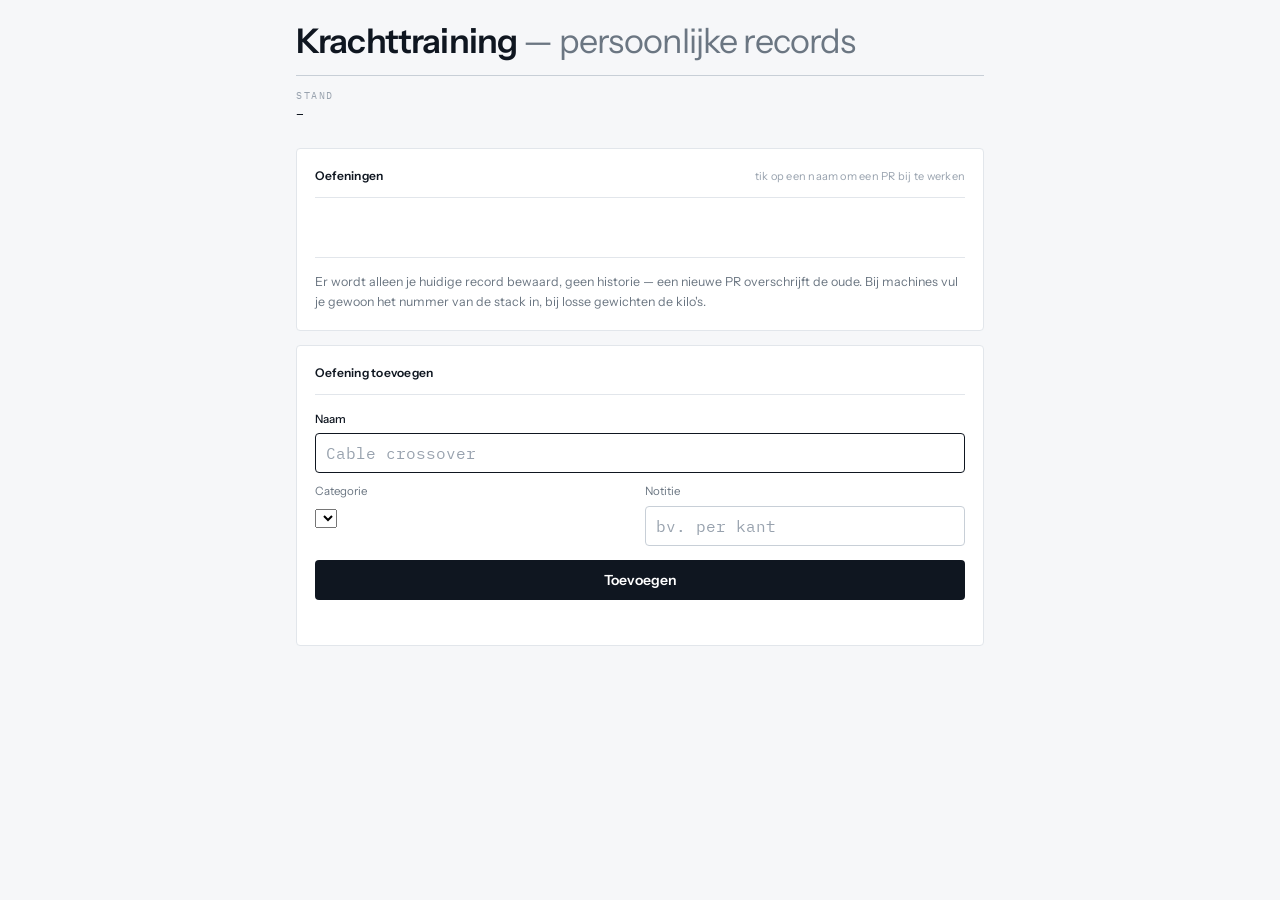
==== gym.html @ d27ce01f "Create gym.html" ====
<!DOCTYPE html>
<html lang="nl">
<head>
<meta charset="utf-8">
<meta name="viewport" content="width=device-width, initial-scale=1">
<title>Krachttraining — Road naar 85</title>
<link rel="preconnect" href="https://fonts.googleapis.com">
<link rel="preconnect" href="https://fonts.gstatic.com" crossorigin>
<link href="https://fonts.googleapis.com/css2?family=Instrument+Sans:wght@400;500;600&family=IBM+Plex+Mono:wght@400;500;600&display=swap" rel="stylesheet">
<link rel="stylesheet" href="./assets/styles.css">
<link rel="manifest" href="./manifest.json">
<meta name="theme-color" content="#0F1620">
<meta name="mobile-web-app-capable" content="yes">
<meta name="apple-mobile-web-app-capable" content="yes">
<meta name="apple-mobile-web-app-status-bar-style" content="default">
<meta name="apple-mobile-web-app-title" content="Gym 85">
<link rel="apple-touch-icon" href="./assets/icon-512.png">
<link rel="icon" href="./assets/icon-512.png">
</head>
<body>
<div id="nav-slot"></div>
<header class="masthead">
  <h1>Krachttraining <span>— persoonlijke records</span></h1>
  <div class="meta">
    <div><span class="lab">Stand</span><b id="count">–</b></div>
  </div>
</header>
<div class="banner" id="banner" hidden>
  Nog niet aan Supabase gekoppeld. Vul <span class="mono">assets/config.js</span> in.
</div>

<section class="card">
  <h2>Oefeningen <em>tik op een naam om een PR bij te werken</em></h2>
  <div class="chips" id="chips"></div>
  <div id="list" class="glist"></div>
  <p class="msg" id="status"></p>
  <p class="note" style="margin-top:16px;padding-top:14px;border-top:1px solid var(--rule)">
    Er wordt alleen je huidige record bewaard, geen historie — een nieuwe PR overschrijft de oude.
    Bij machines vul je gewoon het nummer van de stack in, bij losse gewichten de kilo's.
  </p>
</section>

<section class="card">
  <h2>Oefening toevoegen</h2>
  <div>
    <label for="a-name"><b>Naam</b></label>
    <input type="text" id="a-name" class="required" placeholder="Cable crossover">
  </div>
  <div class="fields" style="margin-top:10px">
    <div>
      <label for="a-cat">Categorie</label>
      <select id="a-cat"></select>
    </div>
    <div>
      <label for="a-note">Notitie</label>
      <input type="text" id="a-note" placeholder="bv. per kant">
    </div>
  </div>
  <button class="submit" id="a-add">Toevoegen</button>
  <p class="msg" id="a-msg"></p>
</section>

<script src="./assets/config.js"></script>
<script src="./assets/core.js"></script>
<script src="./assets/gym.js"></script>
<script src="./assets/pwa.js"></script>
</body>
</html>
---- assets/styles.css ----
/* ============================================================
   Road naar 85 — gedeeld stijlblad
   Licht, klinisch, haarlijnen. Karmijn = Nick, staalblauw = Victor.
   ============================================================ */
:root{
  --paper:#F6F7F9;
  --card:#FFFFFF;
  --rule:#E2E6EB;
  --rule-strong:#C8CFD7;
  --ink:#0F1620;
  --muted:#6B7682;
  --faint:#98A2AE;
  --nick:#A72B37;
  --victor:#1F5C8B;
  --nick-tint:#FBEEF0;
  --victor-tint:#EDF3F9;
  --warn:#B4551F;
}
*{box-sizing:border-box;margin:0;padding:0}
html{-webkit-text-size-adjust:100%}
body{
  background:var(--paper);
  color:var(--ink);
  font-family:"Instrument Sans",system-ui,-apple-system,sans-serif;
  font-size:15px;line-height:1.55;
  padding:0 16px 72px;
  max-width:720px;margin:0 auto;
  -webkit-font-smoothing:antialiased;
}
.mono{font-family:"IBM Plex Mono",monospace;font-variant-numeric:tabular-nums}
.lab{font-family:"IBM Plex Mono",monospace;font-size:10px;letter-spacing:.16em;
     text-transform:uppercase;color:var(--faint)}

/* ---------- navigatie ---------- */
nav{
  display:flex;gap:2px;padding:14px 0 0;
  position:sticky;top:0;background:var(--paper);z-index:5;
}
nav a{
  flex:1;text-align:center;text-decoration:none;
  font-size:13px;font-weight:500;color:var(--muted);
  padding:9px 4px;border:1px solid var(--rule);border-radius:4px;background:var(--card);
}
nav a:hover{border-color:var(--rule-strong);color:var(--ink)}
nav a[aria-current="page"]{
  background:var(--accent-tint,var(--ink));color:var(--accent,#fff);
  border-color:var(--accent,var(--ink));font-weight:600;
}

/* ---------- kop ---------- */
.masthead{margin:22px 0 24px}
.masthead h1{font-size:clamp(25px,7vw,34px);font-weight:600;letter-spacing:-.025em;line-height:1.14}
.masthead h1 span{color:var(--muted);font-weight:400}
.meta{margin-top:14px;padding-top:12px;border-top:1px solid var(--rule-strong);
      display:flex;flex-wrap:wrap;gap:8px 26px}
.meta div{display:flex;flex-direction:column;gap:1px}
.meta b{font-family:"IBM Plex Mono",monospace;font-size:13px;font-weight:500}

/* ---------- kaart ---------- */
.card{background:var(--card);border:1px solid var(--rule);border-radius:4px;
      padding:18px;margin-bottom:14px}
.card > h2{
  font-size:12px;font-weight:600;letter-spacing:.02em;
  padding-bottom:11px;margin-bottom:16px;border-bottom:1px solid var(--rule);
  display:flex;justify-content:space-between;align-items:baseline;gap:10px;
}
.card > h2 em{font-style:normal;font-weight:400;font-size:11px;color:var(--faint)}

/* ---------- klassement ---------- */
.standing{display:grid;grid-template-columns:1fr 1px 1fr}
.divider{background:var(--rule)}
.athlete{padding:0 16px}
.athlete:first-child{padding-left:0}
.athlete:last-child{padding-right:0}
.athlete .who{display:flex;align-items:center;gap:7px;font-weight:600;font-size:14px}
.athlete .who::before{content:"";width:9px;height:9px;border-radius:50%;background:var(--c)}
.athlete.nick{--c:var(--nick)}
.athlete.victor{--c:var(--victor)}
.athlete .now{font-family:"IBM Plex Mono",monospace;font-weight:500;
  font-size:clamp(26px,7.5vw,33px);letter-spacing:-.035em;line-height:1.2;margin-top:8px}
.athlete .now u{text-decoration:none;font-size:.42em;color:var(--faint);margin-left:3px}
.athlete dl{margin-top:14px;display:grid;grid-template-columns:auto 1fr;gap:6px 8px;font-size:12px}
.athlete dt{color:var(--muted)}
.athlete dd{font-family:"IBM Plex Mono",monospace;text-align:right;font-size:12px}

/* ---------- grafiek ---------- */
.chart{width:100%;height:auto;display:block}
.legend{display:flex;flex-wrap:wrap;gap:7px 20px;margin-top:14px;
  padding-top:12px;border-top:1px solid var(--rule);font-size:11.5px;color:var(--muted)}
.legend span{display:flex;align-items:center;gap:6px}
.legend i{width:16px;height:2px;background:currentColor;flex:none}
.legend i.dash{background:repeating-linear-gradient(90deg,currentColor 0 4px,transparent 4px 7px)}

/* ---------- statistieken ---------- */
.pair{display:grid;grid-template-columns:1fr 1fr;gap:14px}
.stat .n{font-family:"IBM Plex Mono",monospace;font-weight:500;
  font-size:25px;letter-spacing:-.03em;line-height:1.25;margin-top:5px}
.stat .n u{text-decoration:none;font-size:.46em;color:var(--faint);margin-left:3px}
.stat p:last-child{font-size:11.5px;color:var(--muted);margin-top:2px;line-height:1.4}
.stat.dim .n{color:var(--faint)}

/* ---------- meters ---------- */
.meter{margin-top:16px}
.meter .top{display:flex;justify-content:space-between;font-size:12.5px;margin-bottom:6px}
.meter .top b{font-family:"IBM Plex Mono",monospace;font-weight:500;color:var(--muted)}
.bar{height:5px;background:var(--paper);border-radius:3px;overflow:hidden}
.bar i{display:block;height:100%;border-radius:3px;transition:width .35s ease;
       background:var(--accent,var(--ink))}
.bar i.over{background:var(--warn)}
.bar i.prot{background:var(--muted)}

/* ---------- formulier ---------- */
.fields{display:grid;grid-template-columns:1fr 1fr;gap:10px}
.fields.one{grid-template-columns:1fr}
label{display:block;font-size:11.5px;color:var(--muted);margin-bottom:5px}
label b{color:var(--accent,var(--ink));font-weight:500}
input,textarea{
  width:100%;background:var(--card);border:1px solid var(--rule-strong);border-radius:4px;
  color:var(--ink);font-family:"IBM Plex Mono",monospace;font-size:16px;padding:9px 10px;
}
textarea{font-family:"Instrument Sans",sans-serif;font-size:14px;resize:vertical;min-height:62px}
input::placeholder,textarea::placeholder{color:var(--faint)}
input:focus,textarea:focus{border-color:var(--ink);outline:none}
input:focus-visible,button:focus-visible,a:focus-visible{outline:2px solid var(--ink);outline-offset:1px}
input.required{border-color:var(--accent,var(--ink))}

.chips{display:flex;flex-wrap:wrap;gap:6px}
.chips button{
  border:1px solid var(--rule-strong);background:var(--card);border-radius:20px;
  font-family:"Instrument Sans",sans-serif;font-size:12.5px;color:var(--muted);
  padding:6px 13px;cursor:pointer;transition:.15s;
}
.chips button[aria-pressed="true"]{
  border-color:var(--accent);background:var(--accent-tint);color:var(--accent);font-weight:600;
}

details{margin-top:16px;padding-top:14px;border-top:1px solid var(--rule)}
summary{
  cursor:pointer;font-size:12px;font-weight:600;color:var(--muted);list-style:none;
  display:flex;align-items:center;gap:6px;
}
summary::-webkit-details-marker{display:none}
summary::before{content:"+";font-family:"IBM Plex Mono",monospace;font-size:14px;color:var(--faint)}
details[open] summary::before{content:"−"}
details > *:not(summary){margin-top:14px}

.submit{
  margin-top:14px;width:100%;background:var(--accent,var(--ink));color:#fff;border:0;border-radius:4px;
  font-family:"Instrument Sans",sans-serif;font-size:14px;font-weight:600;padding:11px;cursor:pointer;
}
.submit:hover{filter:brightness(.92)}
.msg{font-size:11.5px;color:var(--muted);margin-top:10px;min-height:17px}
.msg.err{color:var(--warn)}
.msg.ok{color:var(--accent,var(--ink))}

/* ---------- tabel ---------- */
table{width:100%;border-collapse:collapse;font-size:13px}
th{text-align:left;font-family:"IBM Plex Mono",monospace;font-weight:500;
  font-size:10px;letter-spacing:.14em;text-transform:uppercase;color:var(--faint);
  padding-bottom:9px;border-bottom:1px solid var(--rule)}
td{border-bottom:1px solid var(--rule);padding:9px 0;font-family:"IBM Plex Mono",monospace;
   vertical-align:top}
tr:last-child td{border-bottom:0}
td.name{font-family:"Instrument Sans",sans-serif;font-weight:500}
td.name[data-p="nick"]{color:var(--nick)}
td.name[data-p="victor"]{color:var(--victor)}
td.txt{font-family:"Instrument Sans",sans-serif;color:var(--muted);font-size:12.5px}
td.r,th.r{text-align:right}
.dn{color:var(--nick)}
.up{color:var(--victor)}
.empty{color:var(--faint);font-size:12.5px;font-family:"Instrument Sans",sans-serif;padding:14px 0}

/* ---------- notitie ---------- */
.note{font-size:12.5px;color:var(--muted);line-height:1.6}
pre{background:var(--paper);border:1px solid var(--rule);border-radius:4px;
  padding:12px;margin-top:12px;overflow-x:auto;
  font-family:"IBM Plex Mono",monospace;font-size:11px;line-height:1.65;color:var(--ink)}
.banner{
  background:#FEF7ED;border:1px solid #F0D9BE;border-radius:4px;
  padding:11px 13px;margin-bottom:14px;font-size:12.5px;color:#7A4A18;
}

@media (max-width:440px){
  .standing{grid-template-columns:1fr}
  .divider{height:1px;width:100%;margin:16px 0}
  .athlete{padding:0}
  .pair{grid-template-columns:1fr;gap:16px}
  .fields{grid-template-columns:1fr}
}
@media (prefers-reduced-motion:no-preference){
  .draw{stroke-dasharray:1800;stroke-dashoffset:1800;animation:d 1s ease-out forwards}
  @keyframes d{to{stroke-dashoffset:0}}
}
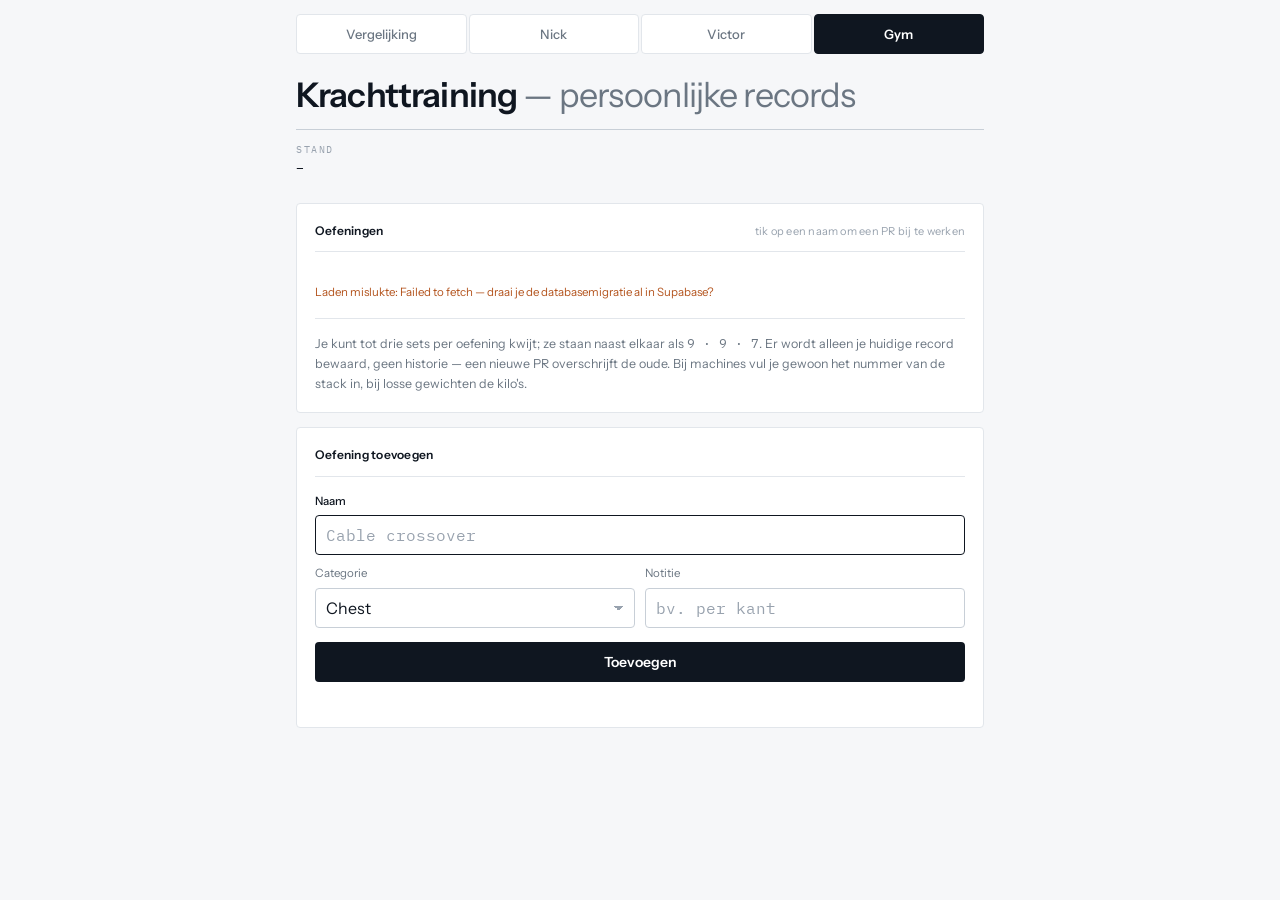
==== commit 11d08149: "Add files via upload" ====
--- a/gym.html
+++ b/gym.html
@@ -35,7 +35,7 @@
   <div id="list" class="glist"></div>
   <p class="msg" id="status"></p>
   <p class="note" style="margin-top:16px;padding-top:14px;border-top:1px solid var(--rule)">
-    Er wordt alleen je huidige record bewaard, geen historie — een nieuwe PR overschrijft de oude.
+    Je kunt tot drie sets per oefening kwijt; ze staan naast elkaar als <span class="mono">9 · 9 · 7</span>. Er wordt alleen je huidige record bewaard, geen historie — een nieuwe PR overschrijft de oude.
     Bij machines vul je gewoon het nummer van de stack in, bij losse gewichten de kilo's.
   </p>
 </section>
--- a/assets/styles.css
+++ b/assets/styles.css
@@ -180,7 +180,73 @@
   padding:11px 13px;margin-bottom:14px;font-size:12.5px;color:#7A4A18;
 }
 
+/* ---------- keuzelijst ---------- */
+select{
+  width:100%;background:var(--card);border:1px solid var(--rule-strong);border-radius:4px;
+  color:var(--ink);font-family:"Instrument Sans",sans-serif;font-size:16px;padding:9px 10px;
+  appearance:none;-webkit-appearance:none;cursor:pointer;
+  background-image:linear-gradient(45deg,transparent 50%,var(--faint) 50%),
+                   linear-gradient(135deg,var(--faint) 50%,transparent 50%);
+  background-position:calc(100% - 15px) 50%,calc(100% - 10px) 50%;
+  background-size:5px 5px,5px 5px;background-repeat:no-repeat;
+}
+select:focus{border-color:var(--ink);outline:none}
+
+/* ---------- krachttraining ---------- */
+.glist{margin-top:16px}
+.gcat{margin-bottom:22px}
+.gcat:last-child{margin-bottom:0}
+.gcat-h{padding-bottom:7px;border-bottom:1px solid var(--rule);margin-bottom:4px}
+
+.ex{padding:12px 0;border-bottom:1px solid var(--rule)}
+.gcat .ex:last-child{border-bottom:0;padding-bottom:0}
+.ex-head{display:flex;justify-content:space-between;align-items:baseline;gap:10px}
+.ex-name{font-size:14px;font-weight:500;line-height:1.35}
+.ex-note{font-weight:400;font-size:11.5px;color:var(--faint)}
+.ex-edit{
+  flex:none;border:0;background:none;cursor:pointer;padding:2px 0;
+  font-family:"IBM Plex Mono",monospace;font-size:10px;letter-spacing:.14em;
+  text-transform:uppercase;color:var(--faint);
+}
+.ex-edit:hover{color:var(--ink)}
+
+.ex-prs{display:grid;grid-template-columns:1fr 1fr;gap:8px;margin-top:9px}
+.pr{
+  display:flex;flex-direction:column;gap:2px;text-align:left;cursor:pointer;
+  border:1px solid var(--rule);border-radius:4px;background:var(--card);
+  padding:8px 11px;min-height:52px;transition:.15s;
+}
+.pr:hover{border-color:var(--c);background:var(--t)}
+.pr b{font-family:"IBM Plex Mono",monospace;font-weight:500;font-size:16px;
+      letter-spacing:-.02em;color:var(--c)}
+.pr .lab{color:var(--c);opacity:.7}
+.pr-note{font-size:11px;color:var(--muted);line-height:1.3}
+.pr.nick{--c:var(--nick);--t:var(--nick-tint)}
+.pr.victor{--c:var(--victor);--t:var(--victor-tint)}
+
+.ex-form{background:var(--paper);border:1px solid var(--rule);border-radius:4px;
+         padding:13px;margin-top:10px}
+.ex-form > *:not(:first-child){margin-top:11px}
+.ex-form input,.ex-form select{background:var(--card)}
+.ex-form-h{font-size:12px;font-weight:600}
+.hint{font-size:11.5px;color:var(--muted);line-height:1.45}
+.row-btns{display:grid;grid-template-columns:1fr auto;gap:8px;align-items:start}
+.row-btns .submit{margin-top:0}
+.ghost{
+  border:1px solid var(--rule-strong);background:var(--card);border-radius:4px;
+  font-family:"Instrument Sans",sans-serif;font-size:14px;color:var(--muted);
+  padding:11px 16px;cursor:pointer;
+}
+.ghost:hover{border-color:var(--rule-strong);color:var(--ink)}
+.danger-link{
+  border:0;background:none;padding:0;cursor:pointer;
+  font-family:"Instrument Sans",sans-serif;font-size:12px;color:var(--warn);
+  text-decoration:underline;text-underline-offset:2px;
+}
+
 @media (max-width:440px){
+  .ex-prs{grid-template-columns:1fr 1fr}
+  nav a{font-size:12px;padding:9px 2px}
   .standing{grid-template-columns:1fr}
   .divider{height:1px;width:100%;margin:16px 0}
   .athlete{padding:0}
